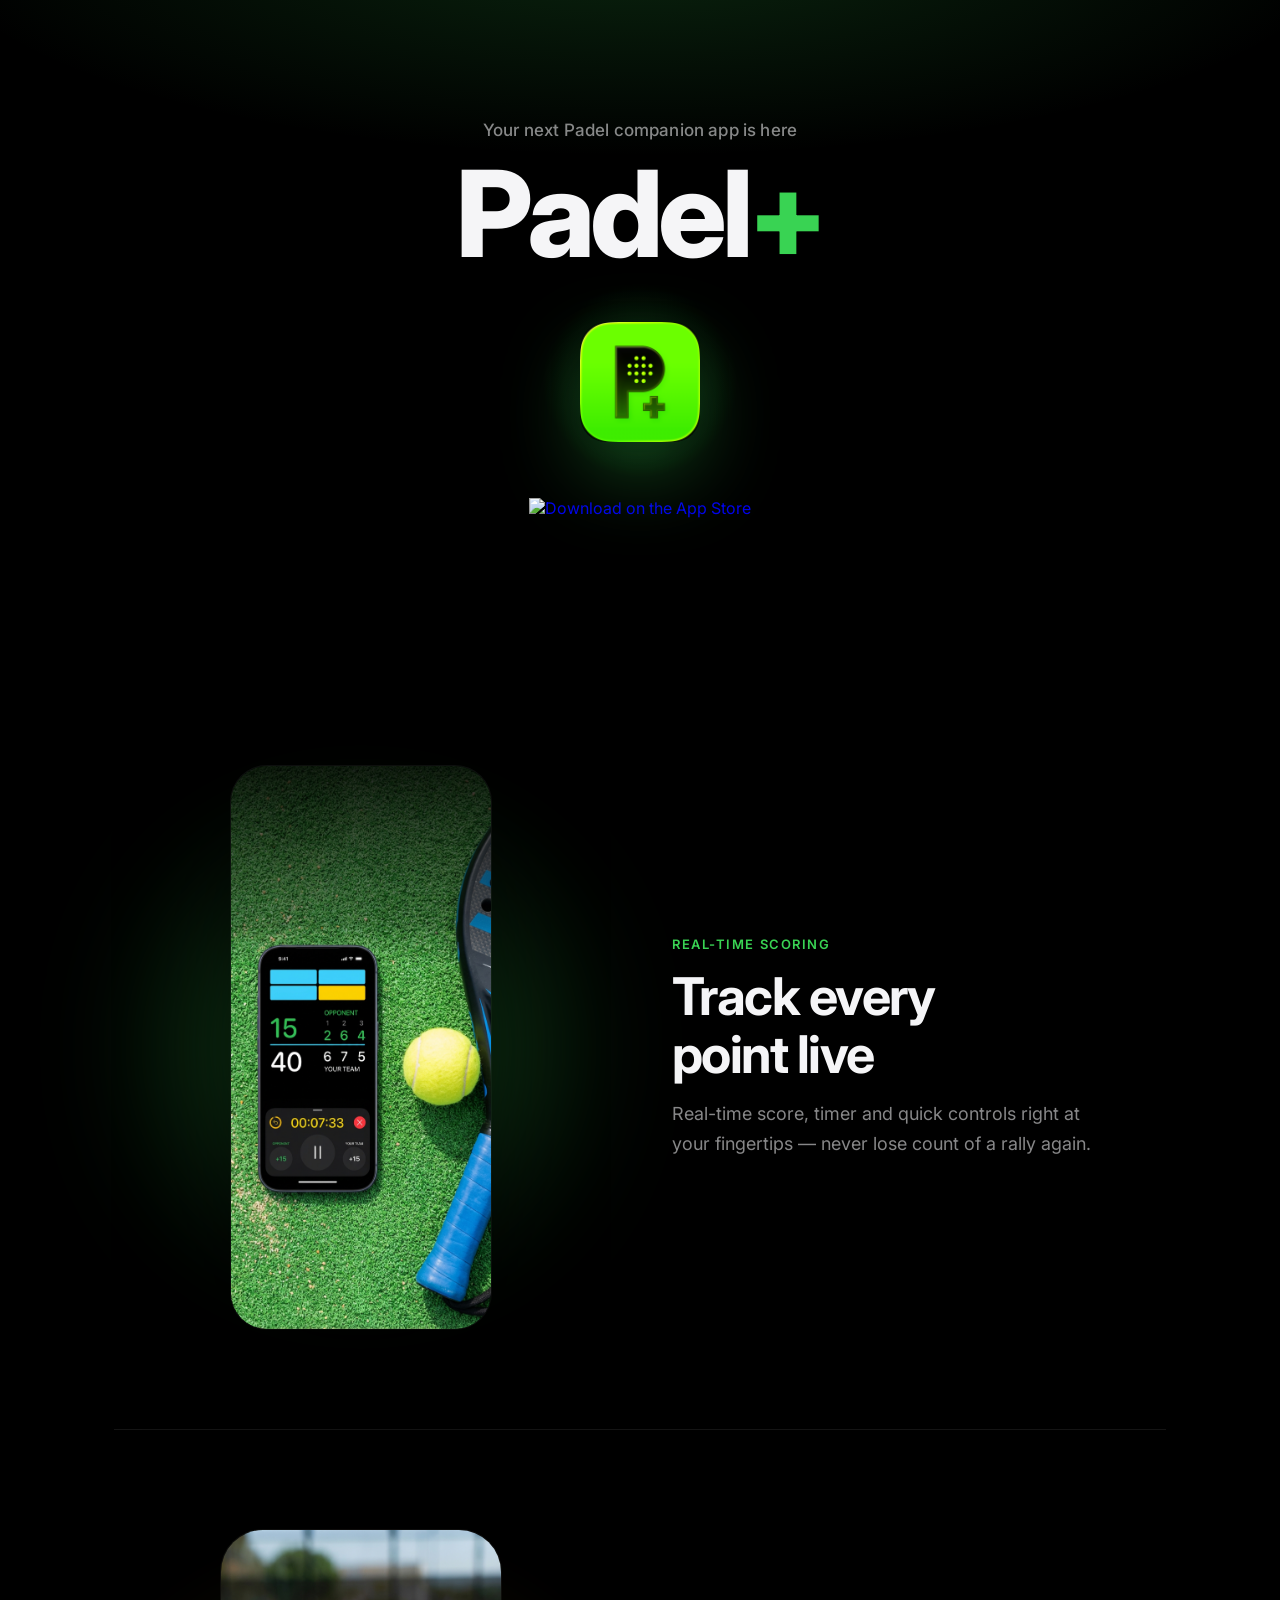
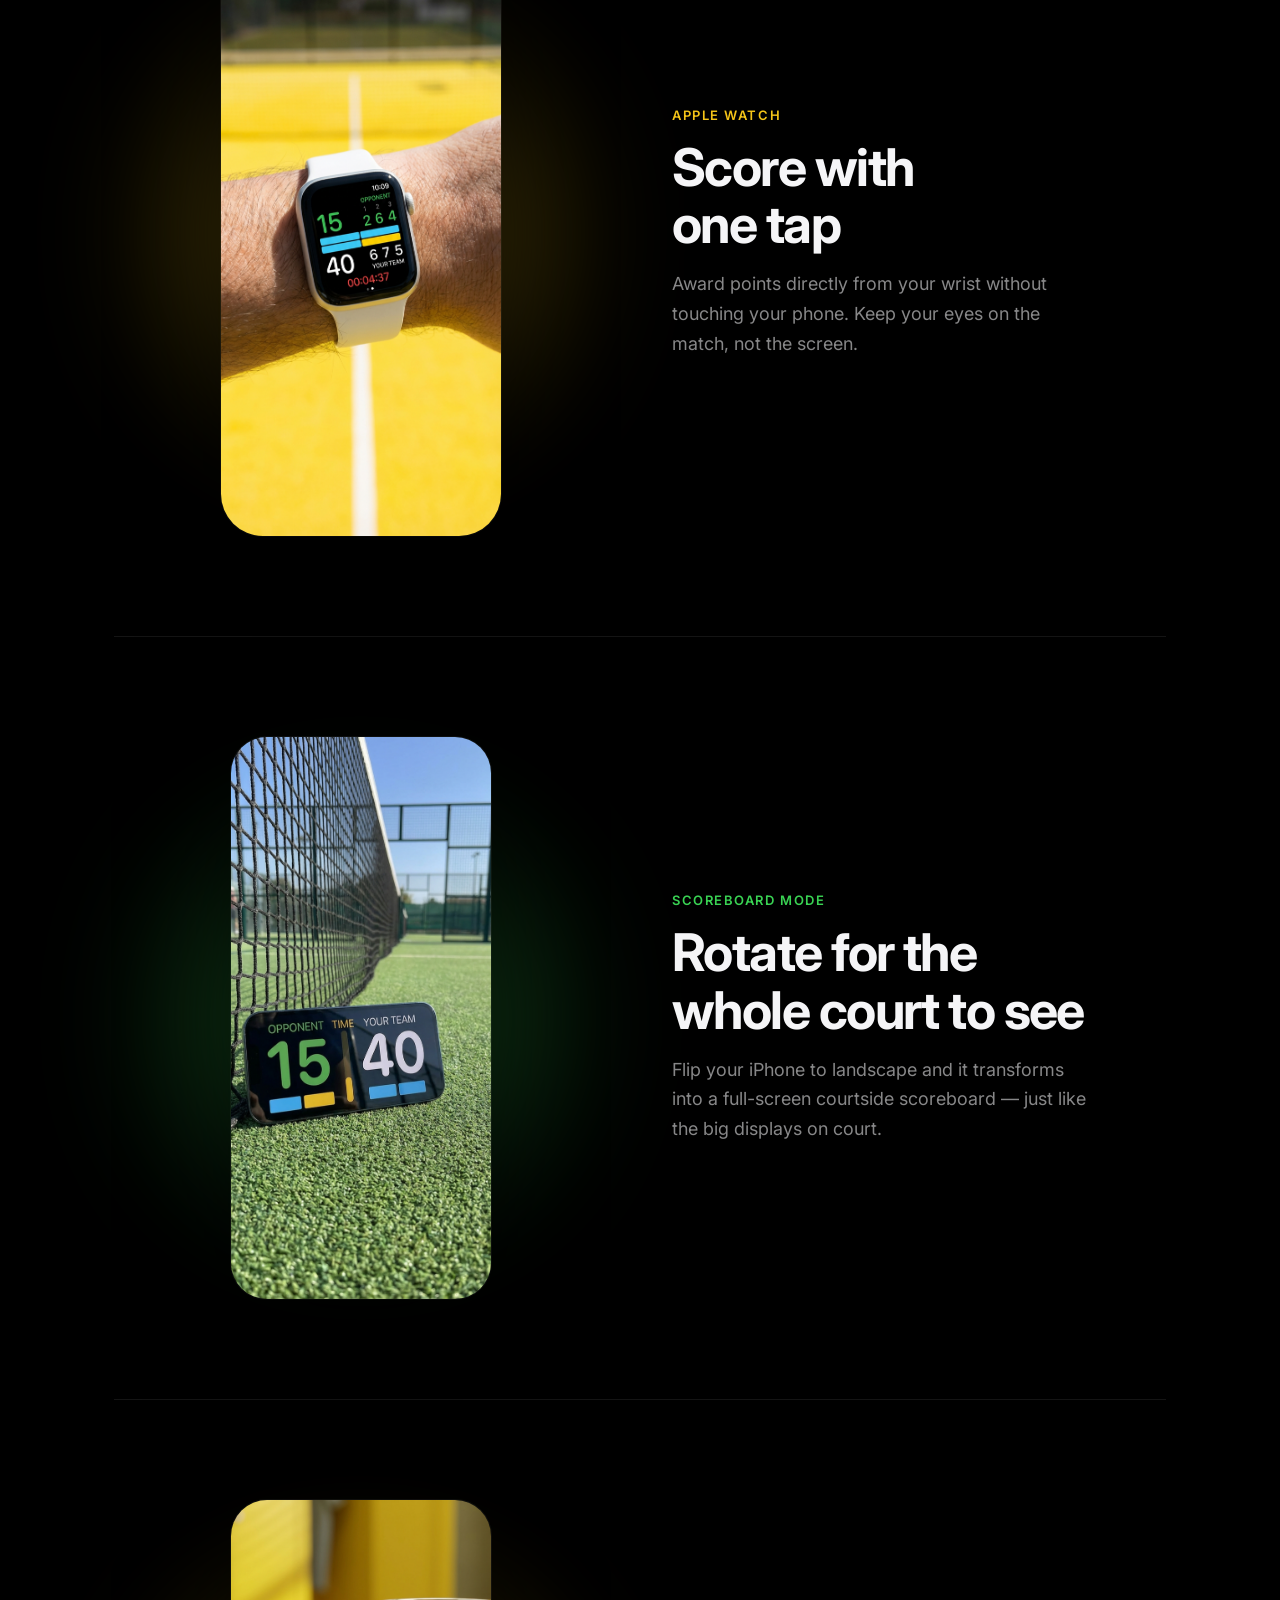
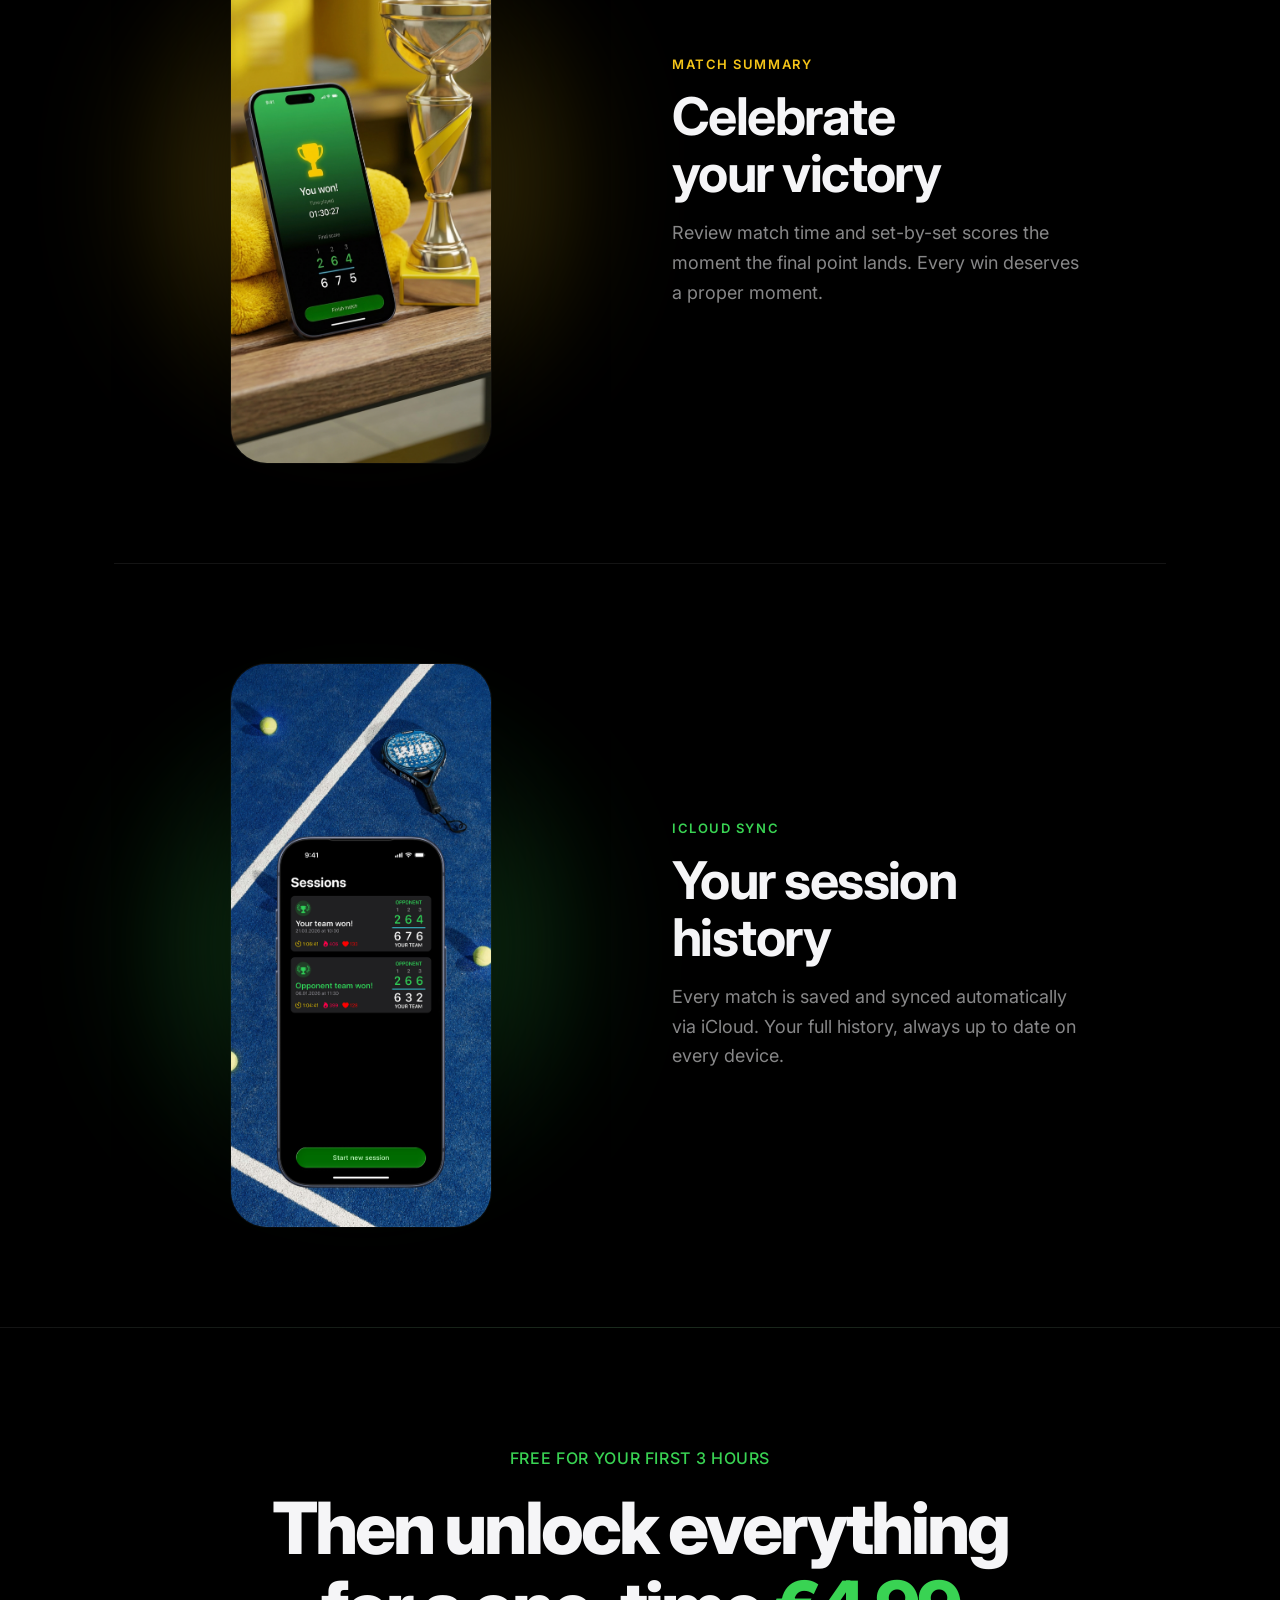
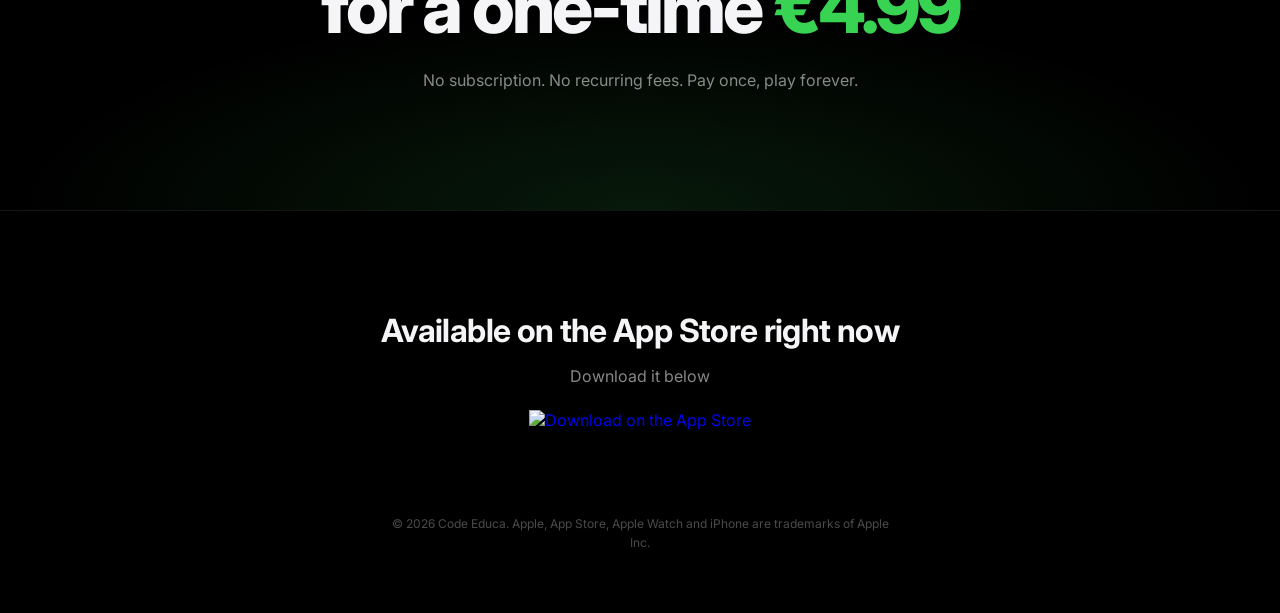
==== web/index.html @ 012abe99 "First web version" ====
<!DOCTYPE html>
<html lang="en">
<head>
  <meta charset="UTF-8" />
  <meta name="viewport" content="width=device-width, initial-scale=1.0" />
  <meta name="description" content="Padel+ — Track every point live on iPhone and Apple Watch. Real-time scoreboard, HealthKit integration and full match history." />
  <title>Padel+ — Match Tracker for iPhone &amp; Apple Watch</title>
  <link rel="preconnect" href="https://fonts.googleapis.com" />
  <link rel="preconnect" href="https://fonts.gstatic.com" crossorigin />
  <link href="https://fonts.googleapis.com/css2?family=Inter:wght@300;400;500;600;700;800;900&display=swap" rel="stylesheet" />
  <link rel="stylesheet" href="style.css" />
</head>
<body>

  <!-- ░░░  HERO  ░░░ -->
  <section class="hero">
    <div class="hero__eyebrow">Your next Padel companion app is here</div>
    <h1 class="hero__title">Padel<span class="accent">+</span></h1>
    <div class="hero__icon-wrap">
      <img src="assets/images/app_icon.png" alt="Padel+ app icon" class="hero__icon" />
    </div>
    <a href="https://apps.apple.com" class="hero__cta" target="_blank" rel="noopener">
      <img src="https://developer.apple.com/assets/elements/badges/download-on-the-app-store.svg" alt="Download on the App Store" class="badge" />
    </a>
  </section>

  <!-- ░░░  FEATURES  ░░░ -->
  <main class="features">

    <!-- 1 -->
    <div class="feature">
      <div class="feature__media">
        <div class="feature__glow feature__glow--green"></div>
        <img src="assets/images/iphone_one.jpg" alt="Track every point live" class="feature__screenshot feature__screenshot--phone" />
      </div>
      <div class="feature__copy">
        <p class="feature__label">Real-time scoring</p>
        <h2 class="feature__title">Track every<br/>point live</h2>
        <p class="feature__desc">Real-time score, timer and quick controls right at your fingertips — never lose count of a rally again.</p>
      </div>
    </div>

    <!-- 2 -->
    <div class="feature feature--reverse">
      <div class="feature__copy">
        <p class="feature__label">Apple Watch</p>
        <h2 class="feature__title">Score with<br/>one tap</h2>
        <p class="feature__desc">Award points directly from your wrist without touching your phone. Keep your eyes on the match, not the screen.</p>
      </div>
      <div class="feature__media">
        <div class="feature__glow feature__glow--yellow"></div>
        <img src="assets/images/iphone_two.jpg" alt="Score on Apple Watch" class="feature__screenshot feature__screenshot--watch" />
      </div>
    </div>

    <!-- 3 -->
    <div class="feature">
      <div class="feature__media">
        <div class="feature__glow feature__glow--green"></div>
        <img src="assets/images/iphone_three.jpg" alt="Landscape scoreboard" class="feature__screenshot feature__screenshot--phone" />
      </div>
      <div class="feature__copy">
        <p class="feature__label">Scoreboard mode</p>
        <h2 class="feature__title">Rotate for the<br/>whole court to see</h2>
        <p class="feature__desc">Flip your iPhone to landscape and it transforms into a full-screen courtside scoreboard — just like the big displays on court.</p>
      </div>
    </div>

    <!-- 4 -->
    <div class="feature feature--reverse">
      <div class="feature__copy">
        <p class="feature__label">Match summary</p>
        <h2 class="feature__title">Celebrate<br/>your victory</h2>
        <p class="feature__desc">Review match time and set-by-set scores the moment the final point lands. Every win deserves a proper moment.</p>
      </div>
      <div class="feature__media">
        <div class="feature__glow feature__glow--yellow"></div>
        <img src="assets/images/iphone_four.jpg" alt="Match summary" class="feature__screenshot feature__screenshot--phone" />
      </div>
    </div>

    <!-- 5 -->
    <div class="feature">
      <div class="feature__media">
        <div class="feature__glow feature__glow--green"></div>
        <img src="assets/images/iphone_five.jpg" alt="Session history" class="feature__screenshot feature__screenshot--phone" />
      </div>
      <div class="feature__copy">
        <p class="feature__label">iCloud sync</p>
        <h2 class="feature__title">Your session<br/>history</h2>
        <p class="feature__desc">Every match is saved and synced automatically via iCloud. Your full history, always up to date on every device.</p>
      </div>
    </div>

  </main>

  <!-- ░░░  PRICING BANNER  ░░░ -->
  <section class="pricing">
    <p class="pricing__sub">Free for your first 3 hours</p>
    <h2 class="pricing__title">Then unlock everything<br/>for a one-time <span class="accent">€4.99</span></h2>
    <p class="pricing__note">No subscription. No recurring fees. Pay once, play forever.</p>
  </section>

  <!-- ░░░  FOOTER CTA  ░░░ -->
  <footer class="footer">
    <p class="footer__title">Available on the App Store right now</p>
    <p class="footer__sub">Download it below</p>
    <a href="https://apps.apple.com" target="_blank" rel="noopener">
      <img src="https://developer.apple.com/assets/elements/badges/download-on-the-app-store.svg" alt="Download on the App Store" class="badge badge--large" />
    </a>
    <p class="footer__legal">© 2026 Code Educa. Apple, App Store, Apple Watch and iPhone are trademarks of Apple Inc.</p>
  </footer>

</body>
</html>
---- web/style.css ----
/* =============================================
   RESET & BASE
   ============================================= */
*, *::before, *::after { box-sizing: border-box; margin: 0; padding: 0; }

:root {
  --green:   #39d353;
  --yellow:  #f5c518;
  --bg:      #000000;
  --surface: #0a0a0a;
  --card:    #111111;
  --border:  rgba(255,255,255,0.08);
  --text:    #f5f5f7;
  --muted:   rgba(245,245,247,0.55);
  --font:    'Inter', -apple-system, BlinkMacSystemFont, 'SF Pro Display', sans-serif;
  --radius:  28px;
  --max:     1100px;
}

html { scroll-behavior: smooth; }

body {
  background: var(--bg);
  color: var(--text);
  font-family: var(--font);
  -webkit-font-smoothing: antialiased;
  overflow-x: hidden;
}

img { display: block; max-width: 100%; }
a   { text-decoration: none; }

.accent { color: var(--green); }

/* =============================================
   HERO
   ============================================= */
.hero {
  display: flex;
  flex-direction: column;
  align-items: center;
  text-align: center;
  padding: 120px 24px 80px;
  background: radial-gradient(ellipse 80% 50% at 50% -10%, rgba(57,211,83,0.18) 0%, transparent 70%);
}

.hero__eyebrow {
  font-size: clamp(14px, 2vw, 17px);
  font-weight: 500;
  color: var(--muted);
  letter-spacing: 0.01em;
  margin-bottom: 14px;
}

.hero__title {
  font-size: clamp(64px, 12vw, 120px);
  font-weight: 800;
  letter-spacing: -0.04em;
  line-height: 1;
  margin-bottom: 48px;
}

.hero__icon-wrap {
  position: relative;
  margin-bottom: 56px;
}

.hero__icon-wrap::before {
  content: '';
  position: absolute;
  inset: -40px;
  border-radius: 50%;
  background: radial-gradient(circle, rgba(57,211,83,0.25) 0%, transparent 70%);
  pointer-events: none;
}

.hero__icon {
  width: 120px;
  height: 120px;
  border-radius: 26px;
  box-shadow: 0 32px 80px rgba(57,211,83,0.3), 0 8px 24px rgba(0,0,0,0.6);
  position: relative;
}

.badge {
  height: 48px;
  width: auto;
  transition: transform 0.2s ease, opacity 0.2s ease;
}
.badge:hover { transform: scale(1.05); opacity: 0.85; }
.badge--large { height: 56px; }

.hero__cta { display: inline-block; }

/* =============================================
   DIVIDER
   ============================================= */
.features {
  max-width: var(--max);
  margin: 0 auto;
  padding: 40px 24px 0;
  display: flex;
  flex-direction: column;
  gap: 0;
}

/* =============================================
   FEATURE ROWS
   ============================================= */
.feature {
  display: grid;
  grid-template-columns: 1fr 1fr;
  align-items: center;
  gap: 64px;
  padding: 100px 0;
  border-bottom: 1px solid var(--border);
}
.feature:last-child { border-bottom: none; }

.feature--reverse { direction: rtl; }
.feature--reverse > * { direction: ltr; }

/* Media side */
.feature__media {
  position: relative;
  display: flex;
  justify-content: center;
  align-items: center;
}

.feature__glow {
  position: absolute;
  width: 340px;
  height: 340px;
  border-radius: 50%;
  filter: blur(80px);
  opacity: 0.35;
  pointer-events: none;
  z-index: 0;
}
.feature__glow--green  { background: var(--green); }
.feature__glow--yellow { background: var(--yellow); }

.feature__screenshot {
  position: relative;
  z-index: 1;
  border-radius: 36px;
  box-shadow: 0 40px 100px rgba(0,0,0,0.7), 0 0 0 1px rgba(255,255,255,0.06);
  transition: transform 0.5s cubic-bezier(0.25,0.46,0.45,0.94);
}
.feature__screenshot:hover { transform: translateY(-8px) scale(1.02); }

.feature__screenshot--phone    { width: 260px; }
.feature__screenshot--watch    { width: 280px; border-radius: 42px; }
.feature__screenshot--landscape { width: 100%; max-width: 380px; border-radius: 24px; }

/* Copy side */
.feature__copy {
  display: flex;
  flex-direction: column;
  gap: 16px;
}

.feature__label {
  font-size: 13px;
  font-weight: 600;
  letter-spacing: 0.12em;
  text-transform: uppercase;
  color: var(--green);
}

.feature--reverse .feature__label,
.feature--reverse:nth-child(even) .feature__label { color: var(--yellow); }

.feature__title {
  font-size: clamp(32px, 4.5vw, 52px);
  font-weight: 700;
  letter-spacing: -0.03em;
  line-height: 1.1;
  color: var(--text);
}

.feature__desc {
  font-size: clamp(15px, 1.6vw, 18px);
  font-weight: 400;
  line-height: 1.65;
  color: var(--muted);
  max-width: 420px;
}

/* =============================================
   PRICING BANNER
   ============================================= */
.pricing {
  text-align: center;
  padding: 120px 24px;
  background: radial-gradient(ellipse 70% 60% at 50% 100%, rgba(57,211,83,0.12) 0%, transparent 70%);
  border-top: 1px solid var(--border);
}

.pricing__sub {
  font-size: 16px;
  font-weight: 500;
  color: var(--green);
  letter-spacing: 0.04em;
  text-transform: uppercase;
  margin-bottom: 20px;
}

.pricing__title {
  font-size: clamp(36px, 6vw, 72px);
  font-weight: 800;
  letter-spacing: -0.04em;
  line-height: 1.1;
  margin-bottom: 24px;
}

.pricing__note {
  font-size: 16px;
  color: var(--muted);
  font-weight: 400;
}

/* =============================================
   FOOTER
   ============================================= */
.footer {
  text-align: center;
  padding: 100px 24px 60px;
  display: flex;
  flex-direction: column;
  align-items: center;
  gap: 16px;
  border-top: 1px solid var(--border);
}

.footer__title {
  font-size: clamp(22px, 3vw, 32px);
  font-weight: 700;
  letter-spacing: -0.02em;
}

.footer__sub {
  font-size: 16px;
  color: var(--muted);
  margin-bottom: 8px;
}

.footer__legal {
  margin-top: 32px;
  font-size: 12px;
  color: rgba(245,245,247,0.3);
  max-width: 500px;
  line-height: 1.6;
}

/* =============================================
   RESPONSIVE
   ============================================= */
@media (max-width: 768px) {
  .feature,
  .feature--reverse {
    grid-template-columns: 1fr;
    direction: ltr;
    gap: 40px;
    padding: 72px 0;
    text-align: center;
  }

  .feature--reverse { flex-direction: column-reverse; }

  .feature__media { order: -1; }

  .feature__copy { align-items: center; }

  .feature__desc { max-width: 100%; }

  .feature__screenshot--phone    { width: 200px; }
  .feature__screenshot--watch    { width: 220px; }
  .feature__screenshot--landscape { max-width: 320px; }

  .hero { padding: 80px 24px 60px; }

  .feature__glow { width: 240px; height: 240px; }
}

@media (max-width: 480px) {
  .feature__screenshot--phone    { width: 160px; }
  .feature__screenshot--watch    { width: 180px; }
}
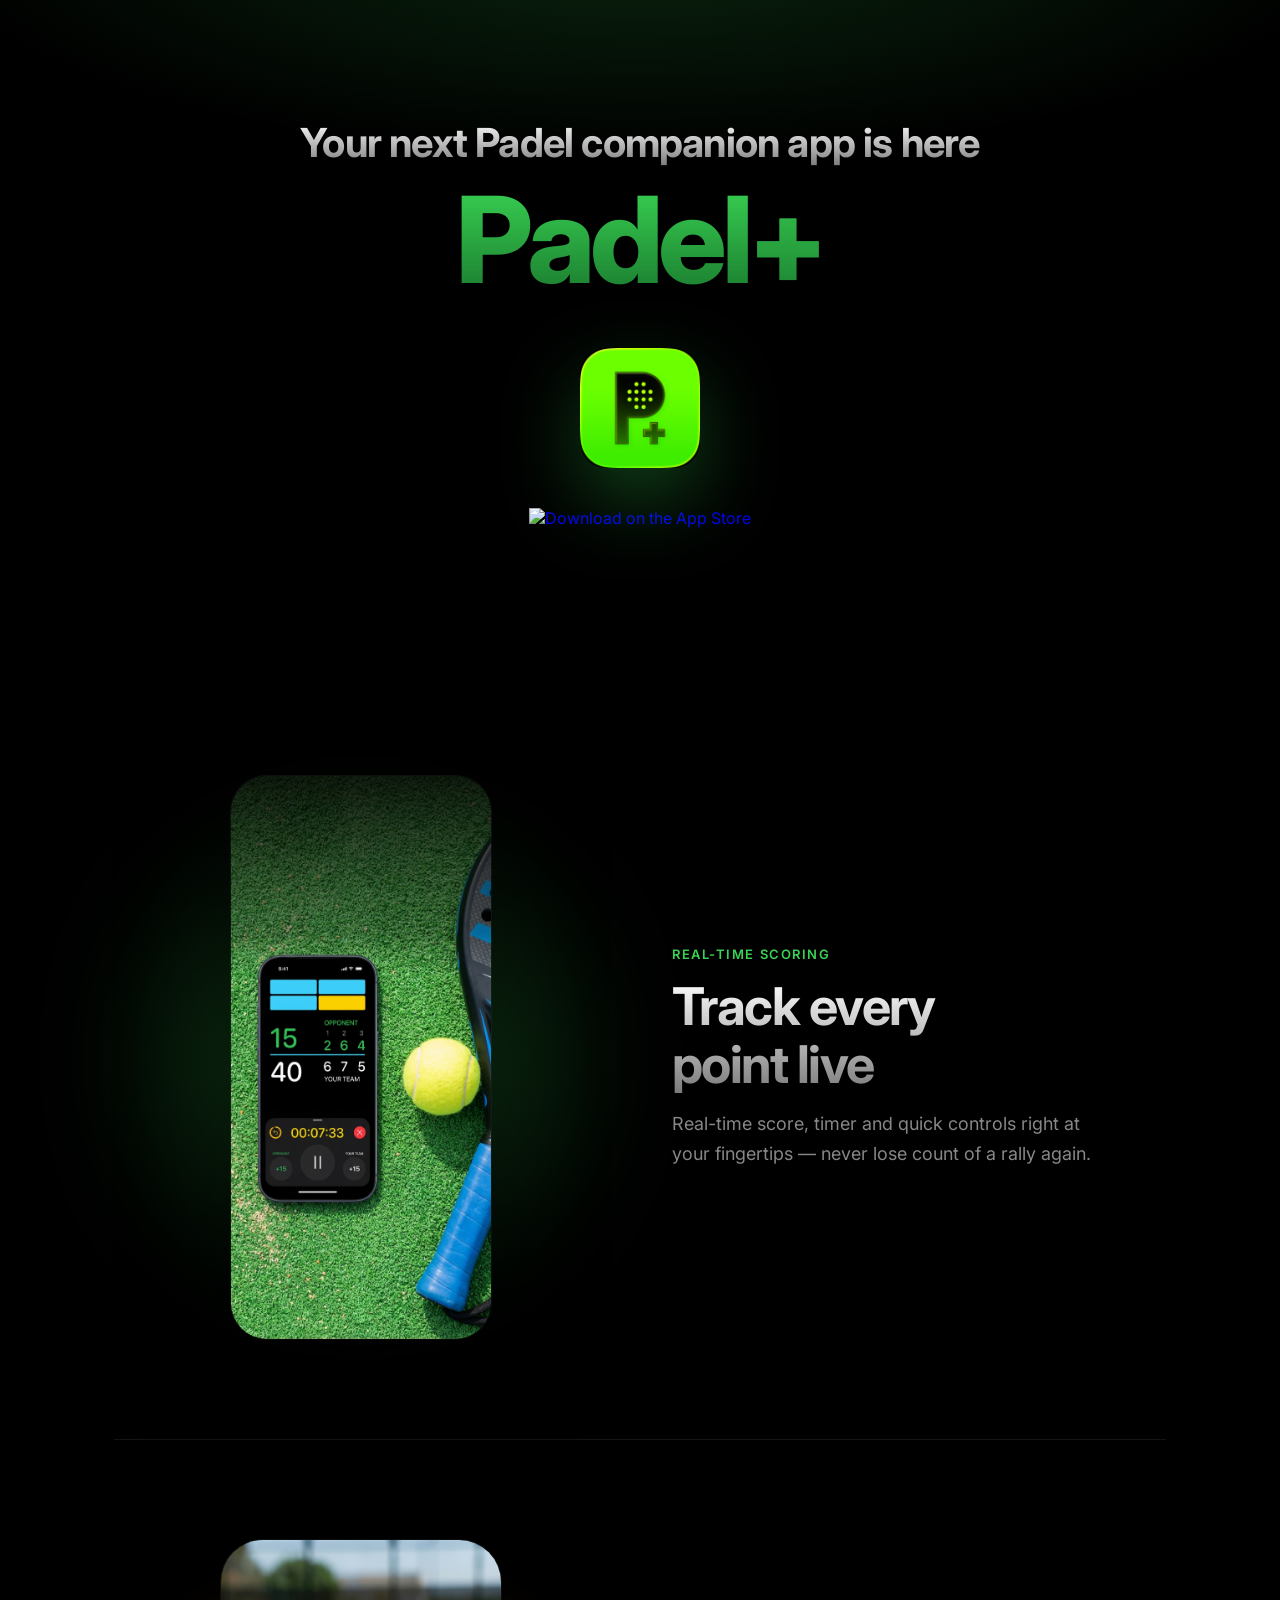
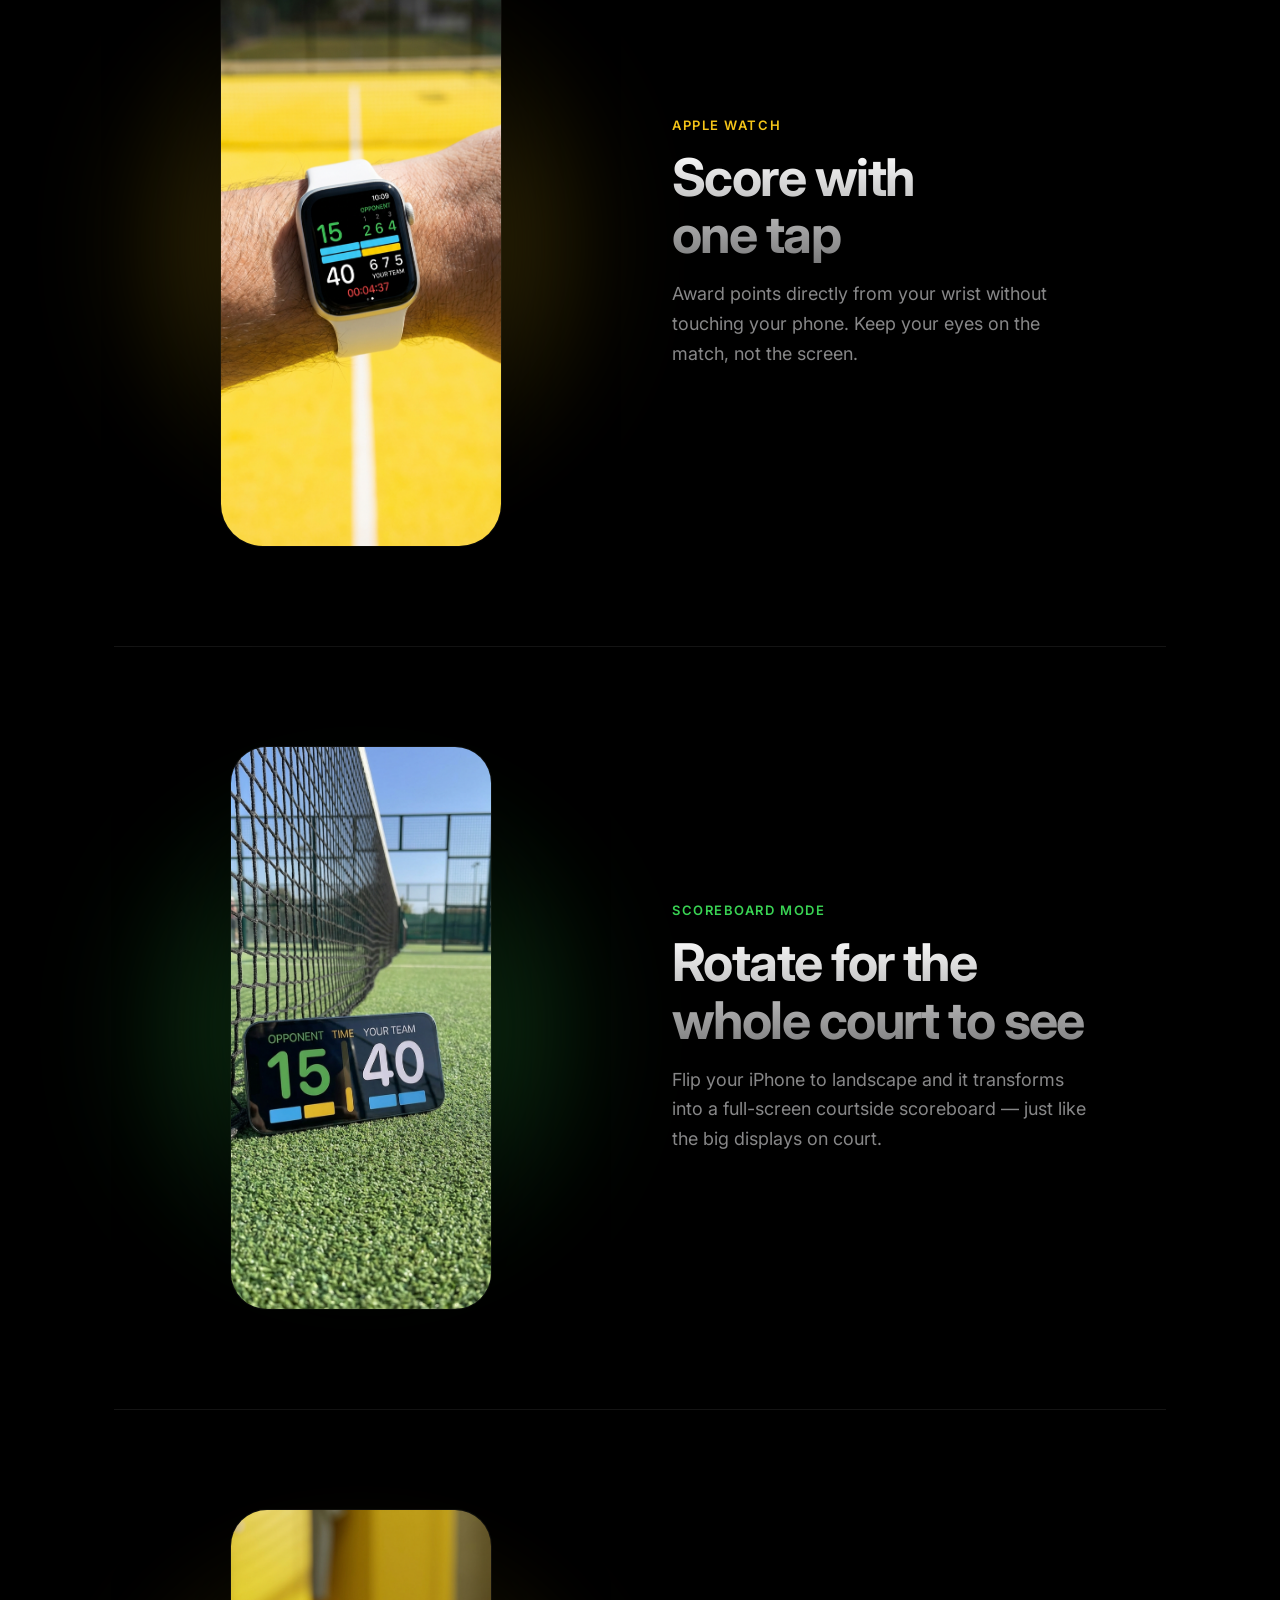
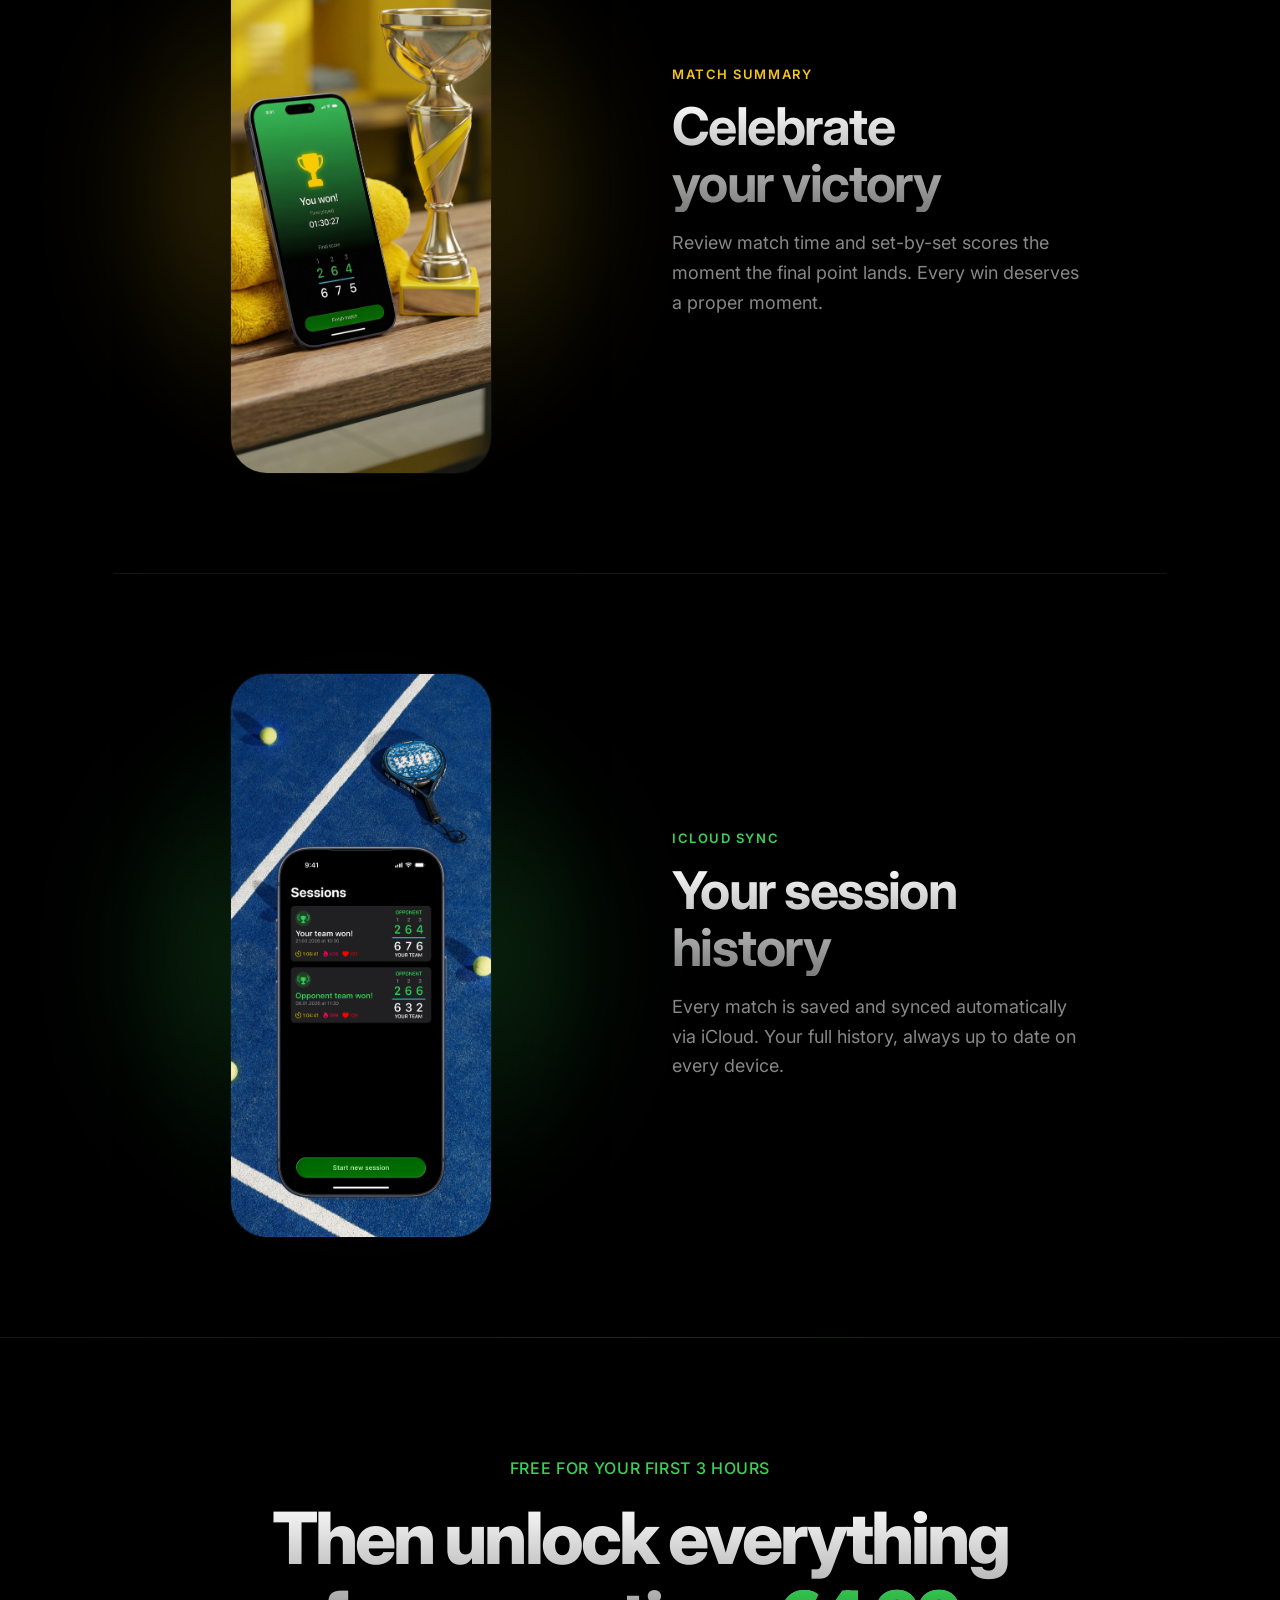
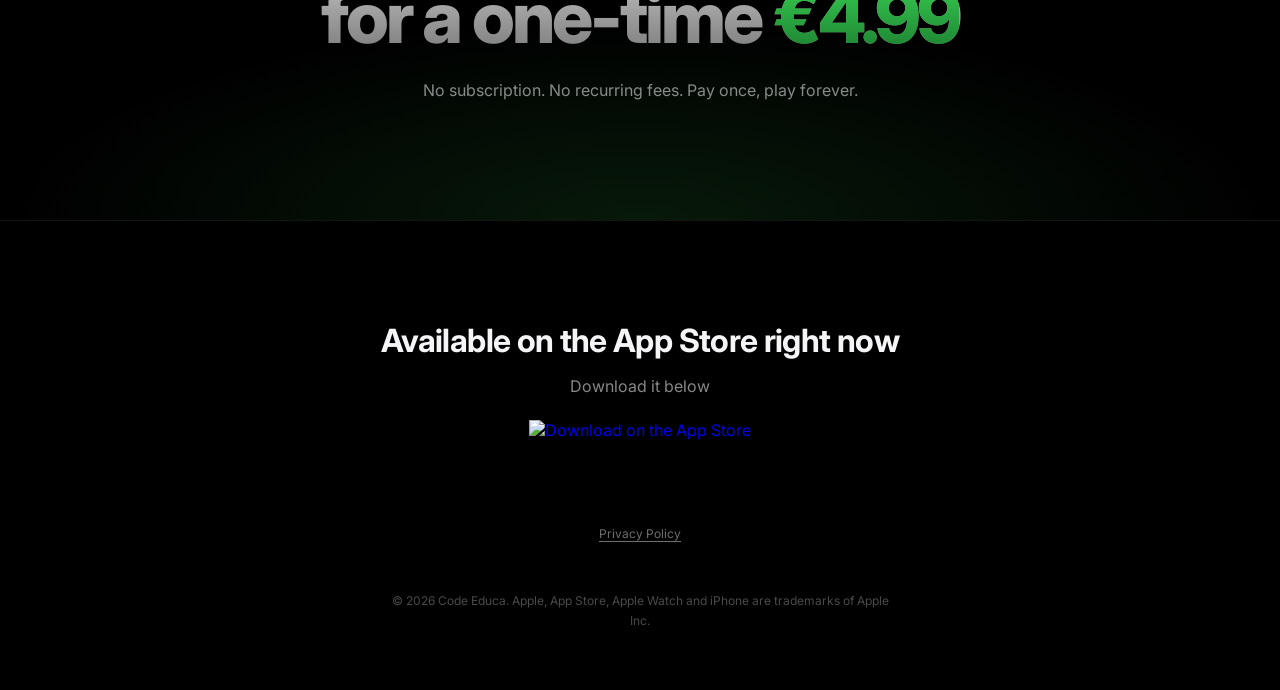
==== commit 13d75a3c: "Added privacy policy web page" ====
--- a/web/index.html
+++ b/web/index.html
@@ -108,6 +108,7 @@
     <a href="https://apps.apple.com" target="_blank" rel="noopener">
       <img src="https://developer.apple.com/assets/elements/badges/download-on-the-app-store.svg" alt="Download on the App Store" class="badge badge--large" />
     </a>
+    <p class="footer__legal"><a href="privacy_policy.html" style="color: rgba(245,245,247,0.45); text-decoration: underline; text-underline-offset: 3px;">Privacy Policy</a></p>
     <p class="footer__legal">© 2026 Code Educa. Apple, App Store, Apple Watch and iPhone are trademarks of Apple Inc.</p>
   </footer>
 
--- a/web/style.css
+++ b/web/style.css
@@ -32,6 +32,14 @@
 
 .accent { color: var(--green); }
 
+/* Reusable gradient text */
+.gradient-text {
+  background: linear-gradient(180deg, #ffffff 0%, rgba(245,245,247,0.55) 100%);
+  -webkit-background-clip: text;
+  -webkit-text-fill-color: transparent;
+  background-clip: text;
+}
+
 /* =============================================
    HERO
    ============================================= */
@@ -45,10 +53,14 @@
 }
 
 .hero__eyebrow {
-  font-size: clamp(14px, 2vw, 17px);
-  font-weight: 500;
-  color: var(--muted);
-  letter-spacing: 0.01em;
+  font-size: clamp(40px, 6vw, 32px);
+  font-weight: 700;
+  letter-spacing: -0.02em;
+  line-height: 1.15;
+  background: linear-gradient(180deg, #ffffff 0%, rgba(245,245,247,0.5) 100%);
+  -webkit-background-clip: text;
+  -webkit-text-fill-color: transparent;
+  background-clip: text;
   margin-bottom: 14px;
 }
 
@@ -58,11 +70,17 @@
   letter-spacing: -0.04em;
   line-height: 1;
   margin-bottom: 48px;
+  background: linear-gradient(180deg, var(--green) 0%, #1a7a2e 100%);
+  -webkit-background-clip: text;
+  -webkit-text-fill-color: transparent;
+  background-clip: text;
+}
 }
 
 .hero__icon-wrap {
   position: relative;
-  margin-bottom: 56px;
+  margin-bottom: 0;
+  padding-bottom: 56px;
 }
 
 .hero__icon-wrap::before {
@@ -70,7 +88,7 @@
   position: absolute;
   inset: -40px;
   border-radius: 50%;
-  background: radial-gradient(circle, rgba(57,211,83,0.25) 0%, transparent 70%);
+  //background: radial-gradient(circle, rgba(57,211,83,0.25) 0%, transparent 50%);
   pointer-events: none;
 }
 
@@ -87,10 +105,10 @@
   width: auto;
   transition: transform 0.2s ease, opacity 0.2s ease;
 }
-.badge:hover { transform: scale(1.05); opacity: 0.85; }
+.badge:hover { transform: scale(1.05); opacity: 1; }
 .badge--large { height: 56px; }
 
-.hero__cta { display: inline-block; }
+.hero__cta { display: inline-block; margin-top: 40px; }
 
 /* =============================================
    DIVIDER
@@ -177,7 +195,10 @@
   font-weight: 700;
   letter-spacing: -0.03em;
   line-height: 1.1;
-  color: var(--text);
+  background: linear-gradient(180deg, #ffffff 0%, rgba(245,245,247,0.5) 100%);
+  -webkit-background-clip: text;
+  -webkit-text-fill-color: transparent;
+  background-clip: text;
 }
 
 .feature__desc {
@@ -213,12 +234,25 @@
   letter-spacing: -0.04em;
   line-height: 1.1;
   margin-bottom: 24px;
+  background: linear-gradient(180deg, #ffffff 0%, rgba(245,245,247,0.5) 100%);
+  -webkit-background-clip: text;
+  -webkit-text-fill-color: transparent;
+  background-clip: text;
 }
 
 .pricing__note {
   font-size: 16px;
   color: var(--muted);
   font-weight: 400;
+}
+
+/* Keep accent spans visible inside gradient text parents */
+.pricing__title .accent,
+.hero__title .accent {
+  background: linear-gradient(180deg, var(--green) 0%, #1a7a2e 100%);
+  -webkit-background-clip: text;
+  -webkit-text-fill-color: transparent;
+  background-clip: text;
 }
 
 /* =============================================
